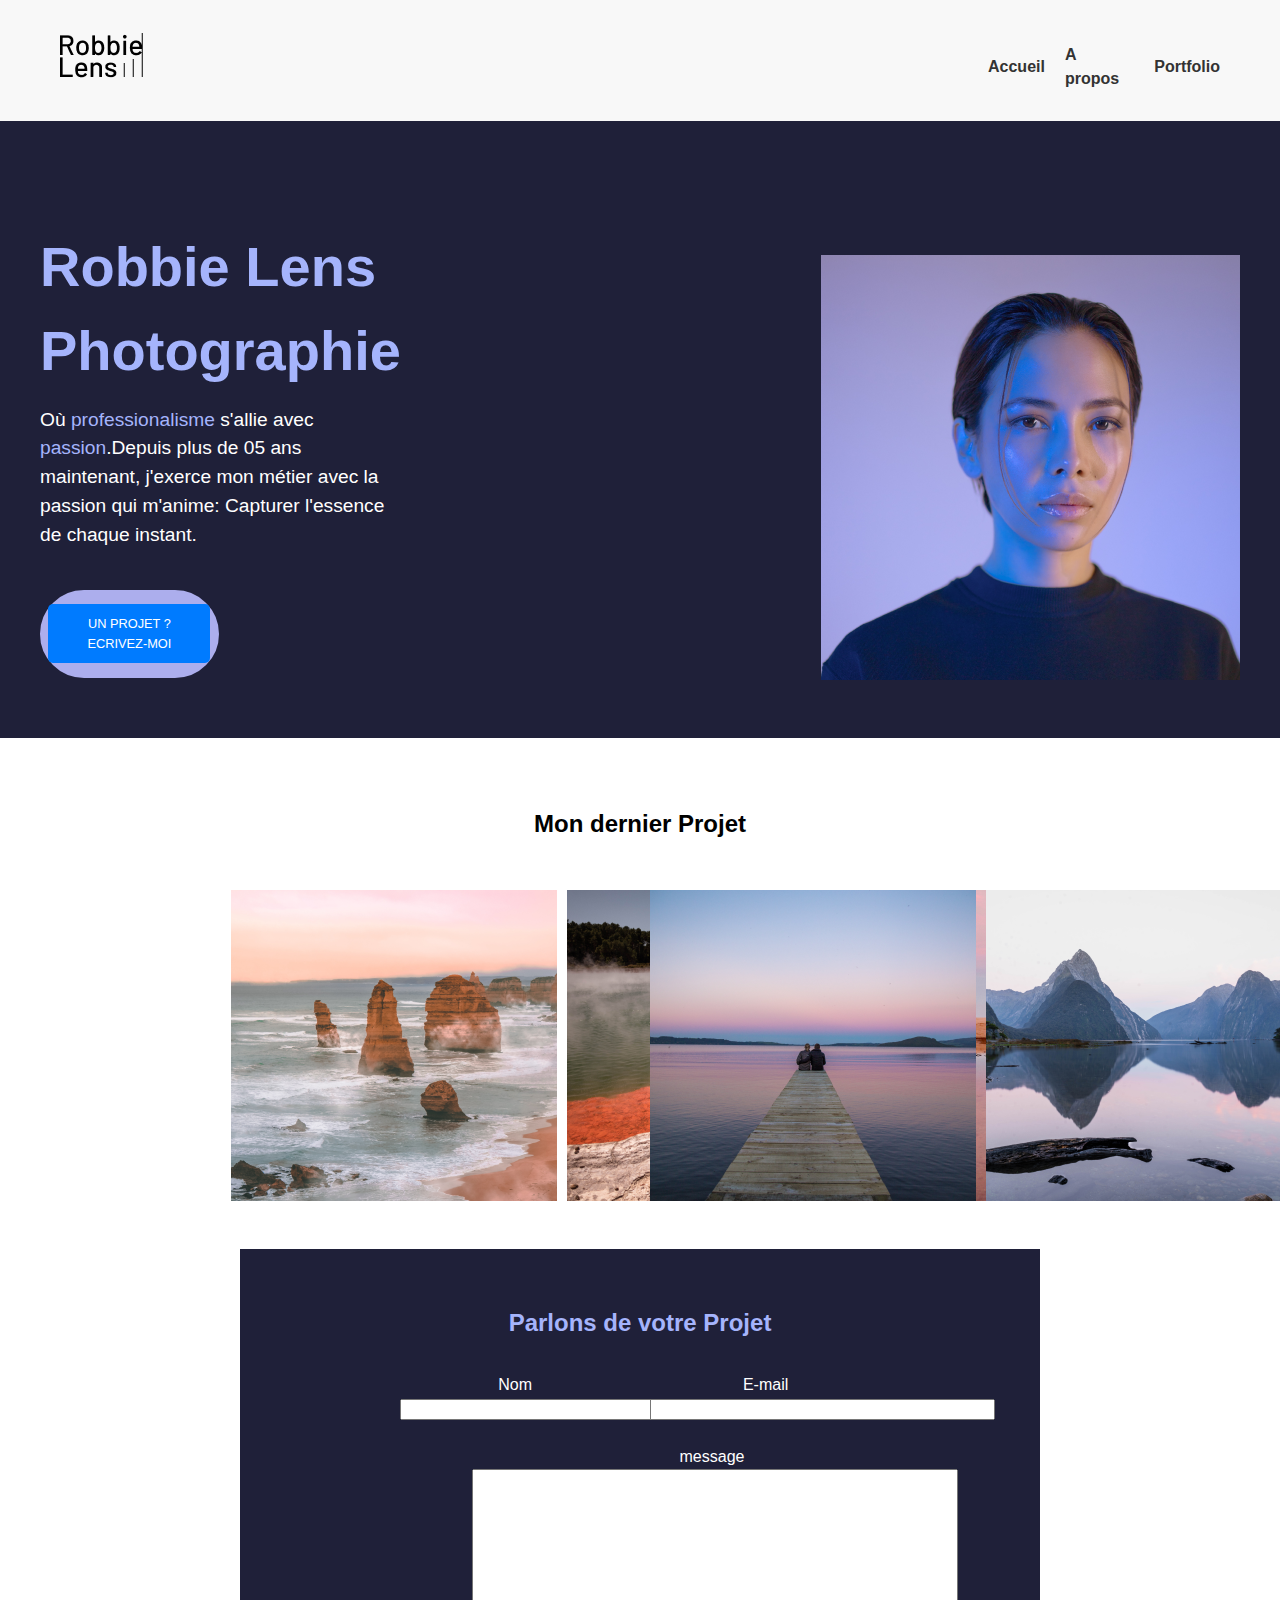
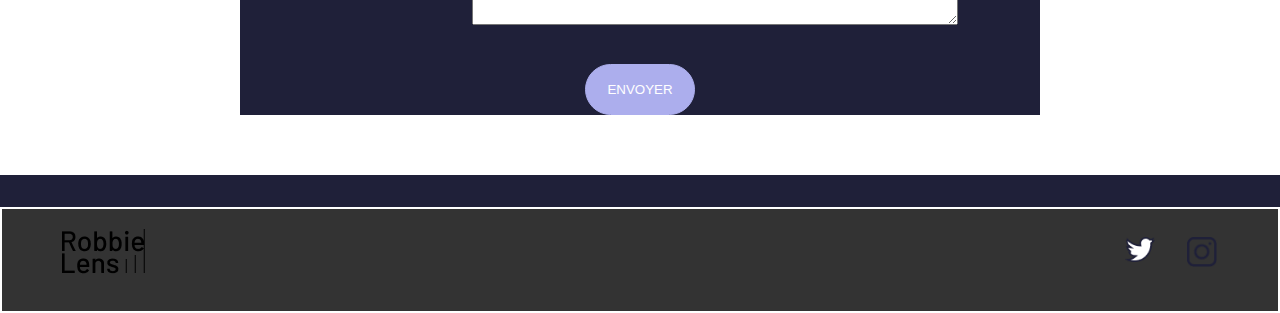
==== index.html @ 4640a58c "Premiere version du projet" ====
<!DOCTYPE html>
<html lang="fr-FR">
<head>
    <meta charset="UTF-8">
    <meta name="viewport" content="width=device-width, initial-scale=1.0">
    <link rel="stylesheet" href="reset.css">
    <link rel="stylesheet" href="style1.css"> 
    <link rel="stylesheet" href="responsive_style_deepseek.css">
    <!--<link rel="stylesheet" href="responsive_style_openAI.css">  -->
    <!--<link rel="stylesheet" href="responsive_style_gemini.css">  -->
    <!--<link rel="stylesheet" href="responsive_style_mistralAI.css"> -->
    <title> SITE ROBBILENS </title>
</head>

<body>
    <header>
            <img src="images/logo.png"   alt="logo du site">

        <nav>
            <ol>
                <li> <a href="">  Accueil  </a>   </li>
                <li> <a href="">  A propos </a>   </li>
                <li> <a href="">  Portfolio </a>  </li>
            </ol>
        </nav>
    </header>


    <main>
        <article id="presentation">

            <div id="intro">
                <h1>Robbie Lens Photographie</h1>

                <p>Où <em>professionalisme</em> s'allie avec <em>passion</em>.Depuis plus de 05 ans
                    maintenant, j'exerce mon métier avec la passion qui m'anime:
                    Capturer l'essence de chaque instant.
                </p>

                <p id="bouton_clique"> <a href=""> Un projet ? ECRIVEZ-MOI</a ></p> 
            </div>

            
            <div id="bloc_photo_robbie">
                <img src="images/robbie_lens.png"  alt="photo de Robbie">
            </div>

        </article>

        <section>
            <h2>Mon dernier Projet</h2>

            <div id="image_wrapper">
                
                <div class="bloc1_image"> 
                    <img src="images/accueil/element_1.png" alt="roches">
                    <img src="images/accueil/element_2.png" alt="lac fumants">
                    <img src="images/accueil/element_3.png" alt="parc">
                </div>
                
                <div class="bloc2_image"> 
                    <img src="images/accueil/element_4.png" alt="couple">
                    <img src="images/accueil/element_5.png" alt="iceberg">
                    <img src="images/accueil/element_6.png" alt="aurore">
                </div>
                
            </div>

           
            <div id="bloc_form">
                    <h2>Parlons de votre Projet</h2>

                    <form action="" method="get">

                        <div id="wrapper_nom_email">
                            
                            <div class="bloc_nom">
                                <label for="nom">Nom</label> <br>
                                <input type="text" name="nom" id="nom" size="40">
                            
                            </div>

                            <div class="bloc_email">
                                <label for="email">E-mail</label> <br>
                                <input type="email" name="email" id="email" size="40">

                            </div>

                        </div>

                        <div class="bloc_message">
                            <label for="message">message</label> <br>
                            <textarea name="message" id="message" cols="101" rows="10"></textarea>

                        </div>

                        <a href="lien_soumission"> <input type="submit" value="Envoyer"> </a>    
                
            
                    </form>
            </div>

        </section>

    </main>  


    <footer>
        
       <div> <img src="images/logo.png"   alt="logo du site"> </div> 

        <div class="bloc_image_icon">   
            <p> <img src="images/twitter.png" alt="logo  twitter"> </p>
            <p> <img src="images/insta.png" alt="logo instagram"> </p> 
        </div>


    </footer>


</body>
</html>
---- style1.css ----
body{font-family: 'Manrope', sans-serif; font-size : 1em; background-color: #1f2039;}

header{/*border: 3px solid black;*/background-color : white}

nav{ /*border: 1px solid blue;*/ float: right; width: 20%;
margin-top: 0.8rem;}

nav ol {display: flex;justify-content: space-around;}

nav ol li a{

    text-decoration: none;
    color: black;
}

nav ol li  a:hover{
    text-decoration:underline
}

main article{
    /*border: 4px dotted green;*/
    background-color: #1f2039;
    color: white;
    display: flex;
    justify-content: space-around;}
    

main article #intro{
    /*border: 2px solid yellow ;*/
    width: 30%;
    margin-top: 4rem;}

main article #intro >h1{
    font-size: 3.5em;
    font-family: 'Montserrat', sans-serif;
    font-weight: bold;
    color : #a5b4fc;}

main article #intro >h1 + p{margin-top: 0.8rem;}

main article #intro >h1 + p em {
    font-style: normal;
    color: #a5b4fc;}

main article #intro #bouton_clique{
    border: 2px solid #acaeed;
    margin-top: 2.5rem;
    border-radius: 50px;
    width: 45%;
    text-align: center;
    padding-top: 0.8rem ;
    padding-bottom: 0.8rem;
    padding-left: 0.4rem;
    padding-right: 0.4rem;
    text-transform: uppercase;
    font-size: 0.8rem;
    background-color : #acaeed;
    cursor: pointer;}

main article #intro #bouton_clique a{
    text-decoration: none;
}

main article  #bloc_photo_robbie{margin-top: 4rem; margin-left: -35rem;}


section{ /*border: 2px solid yellow;*/ background-color:  white;}

main section> h2{
    font-weight: bold;
    font-size:1.5rem ;
    text-align: center;
    margin-top: 3rem;
}

section >#image_wrapper{
    /*border: 3px dashed green;*/
    width: 66%;
    margin: auto;
    margin-top: 3rem;}


main section #bloc_form{

    background-color:#1f2039 ;
    color: white;
}
main section #bloc_form >h2{
    color: #a5b4fc;
    font-weight: bold;
    font-size: 1.5rem;
    text-align:center;
    margin-top: 3rem;
    padding-top: 3.5rem;}

main section #bloc_form form{
    /*border: 3px dotted white;*/
    width: 60%;
    margin:  auto;
    display: flex;
    flex-direction: column;
}

#wrapper_nom_email{
    display: flex;
    margin-top: 2rem;
    flex-direction: row;
    justify-content: space-around;
}

.bloc_message{
    /*border: 1px solid red;*/
    margin-top: 1.5rem;
    margin-left: 4.5rem;}

a[href="lien_soumission"] {
    /*display: inline-block;*/
    margin: auto;
    margin-top: 2rem;
    width: 20%;
    text-align: center;
    border-radius: 50px;
    padding-top: 0.8rem ;
    padding-bottom: 0.8rem;
    padding-left: 0.4rem;
    padding-right: 0.4rem;
    background-color: #acaeed;
    border: 1px solid #acaeed ;}

a[href="lien_soumission"] > input{
    cursor: pointer;
    text-transform: uppercase;
    color: white;
    background-color: transparent;
    border-color:  transparent;
}

footer{
    display: flex;
    margin-top: 2rem;
    border: 2px solid white;
    background-color:  white;
    padding-top: 1.5rem;
    justify-content: space-between;
}

.bloc_image_icon{
    display:  flex;
    border: 1px solid  transparent;
    width: 8%;
    justify-content: space-between;
    
}
---- responsive_style_deepseek.css ----
/* Responsive Design */
/* Styles de base pour les petits écrans (mobile-first) */
body {
    font-size: 16px;
    line-height: 1.5;
    margin: 0;
    padding: 0;
    box-sizing: border-box;
}

header {
    display: flex;
    flex-direction: column;
    align-items: center;
    padding: 20px;
    background-color: #f8f8f8;
}

header img {
    max-width: 100px;
    margin-bottom: 10px;
}

nav ol {
    display: flex;
    flex-direction: column;
    align-items: center;
    list-style: none;
    padding: 0;
}

nav ol li {
    margin: 10px 0;
}

nav ol li a {
    text-decoration: none;
    color: #333;
    font-weight: bold;
}

#presentation {
    display: flex;
    flex-direction: column;
    align-items: center;
    padding: 20px;
    text-align: center;
}

#intro h1 {
    font-size: 2em;
    margin-bottom: 10px;
}

#intro p {
    font-size: 1em;
    margin-bottom: 20px;
}

#bouton_clique a {
    display: inline-block;
    padding: 10px 20px;
    background-color: #007BFF;
    color: white;
    text-decoration: none;
    border-radius: 5px;
}

#bloc_photo_robbie img {
    max-width: 100%;
    height: auto;
    margin-top: 20px;
}

section {
    padding: 20px;
    text-align: center;
}

#image_wrapper {
    display: flex;
    flex-direction: column;
    gap: 20px;
}

.bloc1_image, .bloc2_image {
    display: flex;
    flex-direction: column;
    gap: 10px;
}

.bloc1_image img, .bloc2_image img {
    max-width: 100%;
    height: auto;
}

#bloc_form {
    margin-top: 20px;
}

#wrapper_nom_email {
    display: flex;
    flex-direction: column;
    gap: 10px;
}

.bloc_nom, .bloc_email, .bloc_message {
    width: 100%;
}

.bloc_message textarea {
    width: 100%;
    max-width: 100%;
}

footer {
    display: flex;
    flex-direction: column;
    align-items: center;
    padding: 20px;
    background-color: #333;
    color: white;
}

footer img {
    max-width: 100px;
    margin-bottom: 10px;
}

.bloc_image_icon {
    display: flex;
    gap: 10px;
}

.bloc_image_icon img {
    max-width: 30px;
    height: auto;
}

/* Styles pour les écrans moyens (tablettes) */
@media (min-width: 768px) {
    header {
        flex-direction: row;
        justify-content: space-between;
        padding: 20px 40px;
    }

    nav ol {
        flex-direction: row;
        gap: 20px;
    }

    #presentation {
        flex-direction: row;
        justify-content: space-between;
        text-align: left;
    }

    #intro {
        max-width: 50%;
    }

    #bloc_photo_robbie {
        max-width: 40%;
    }

    #image_wrapper {
        flex-direction: row;
        gap: 20px;
    }

    .bloc1_image, .bloc2_image {
        flex-direction: row;
        gap: 10px;
    }

    #wrapper_nom_email {
        flex-direction: row;
        gap: 20px;
    }

    .bloc_nom, .bloc_email {
        width: 48%;
    }
}

/* Styles pour les grands écrans (desktop) */
@media (min-width: 1024px) {
    header {
        padding: 20px 60px;
    }

    #presentation {
        padding: 40px;
    }

    #intro h1 {
        font-size: 2.5em;
    }

    #intro p {
        font-size: 1.2em;
    }

    #bloc_form {
        max-width: 800px;
        margin: 40px auto;
    }

    footer {
        flex-direction: row;
        justify-content: space-between;
        padding: 20px 60px;
    }
}
---- responsive_style_openAI.css ----
body {
    font-family: 'Manrope', sans-serif;
    font-size: 1em;
    background-color: #1f2039;
    margin: 0;
    padding: 0;
}

header {
    background-color: white;
    padding: 1rem;
    display: flex;
    justify-content: space-between;
    align-items: center;
}

nav {
    width: 100%;
}

nav ol {
    display: flex;
    justify-content: space-around;
    list-style: none;
    padding: 0;
}

nav ol li a {
    text-decoration: none;
    color: black;
}

nav ol li a:hover {
    text-decoration: underline;
}

main article {
    background-color: #1f2039;
    color: white;
    display: flex;
    flex-wrap: wrap;
    justify-content: center;
    text-align: center;
    padding: 2rem;
}

main article #intro {
    width: 90%;
    max-width: 600px;
    margin: 2rem auto;
}

main article #intro > h1 {
    font-size: 2.5em;
    font-family: 'Montserrat', sans-serif;
    font-weight: bold;
    color: #a5b4fc;
}

main article #intro #bouton_clique {
    border: 2px solid #acaeed;
    margin-top: 2rem;
    border-radius: 50px;
    width: 60%;
    text-align: center;
    padding: 0.8rem;
    text-transform: uppercase;
    font-size: 0.8rem;
    background-color: #acaeed;
    cursor: pointer;
    display: inline-block;
}

section {
    background-color: white;
    padding: 2rem;
    text-align: center;
}

#wrapper_nom_email {
    display: flex;
    flex-direction: column;
    align-items: center;
}

footer {
    display: flex;
    flex-direction: column;
    align-items: center;
    text-align: center;
    padding: 1rem;
    background-color: white;
}

@media (min-width: 768px) {
    nav ol {
        justify-content: flex-end;
    }

    main article {
        flex-direction: row;
        text-align: left;
    }

    main article #intro {
        width: 40%;
        text-align: left;
    }

    #wrapper_nom_email {
        flex-direction: row;
        justify-content: space-around;
    }

    footer {
        flex-direction: row;
        justify-content: space-between;
    }
}
---- responsive_style_gemini.css ----
body {
    font-family: 'Manrope', sans-serif;
    font-size: 1em;
    background-color: #1f2039;
}

header {
    background-color: white;
    padding: 1rem; /* Ajout de padding pour le confort visuel */
}

nav {
    float: right;
    width: 100%; /* Modification pour le responsive */
    margin-top: 0.8rem;
}

nav ol {
    display: flex;
    justify-content: center; /* Modification pour le responsive */
    flex-wrap: wrap; /* Ajout pour le responsive */
}

nav ol li {
    margin: 0.5rem; /* Ajout de marge pour l'espacement */
}

nav ol li a {
    text-decoration: none;
    color: black;
}

nav ol li a:hover {
    text-decoration: underline;
}

main article {
    background-color: #1f2039;
    color: white;
    display: flex;
    flex-wrap: wrap; /* Ajout pour le responsive */
    justify-content: center; /* Modification pour le responsive */
    padding: 2rem; /* Ajout de padding */
}

main article #intro {
    width: 90%; /* Modification pour le responsive */
    margin-top: 2rem; /* Modification pour le responsive */
    text-align: center; /* Centrage du texte pour le responsive */
}

main article #intro > h1 {
    font-size: 2.5em; /* Modification pour le responsive */
    font-family: 'Montserrat', sans-serif;
    font-weight: bold;
    color: #a5b4fc;
}

main article #intro > h1 + p {
    margin-top: 0.8rem;
}

main article #intro > h1 + p em {
    font-style: normal;
    color: #a5b4fc;
}

main article #intro #bouton_clique {
    border: 2px solid #acaeed;
    margin-top: 2.5rem;
    border-radius: 50px;
    width: 60%; /* Modification pour le responsive */
    text-align: center;
    padding: 0.8rem; /* Simplification du padding */
    text-transform: uppercase;
    font-size: 0.8rem;
    background-color: #acaeed;
    cursor: pointer;
    margin-left: auto;
    margin-right: auto;
}

main article #intro #bouton_clique a {
    text-decoration: none;
}

main article #bloc_photo_robbie {
    width: 90%; /* Modification pour le responsive */
    margin-top: 2rem; /* Modification pour le responsive */
    margin-left: 0; /* Suppression de la marge négative */
    text-align: center; /* Centrage de l'image pour le responsive */
}

main article #bloc_photo_robbie img {
    max-width: 100%; /* Image responsive */
    height: auto;
}

section {
    background-color: white;
    padding: 2rem; /* Ajout de padding */
}

main section > h2 {
    font-weight: bold;
    font-size: 1.5rem;
    text-align: center;
    margin-top: 3rem;
}

section > #image_wrapper {
    width: 90%; /* Modification pour le responsive */
    margin: auto;
    margin-top: 3rem;
}

section > #image_wrapper img {
    max-width: 100%;
    height: auto;
}

main section #bloc_form {
    background-color: #1f2039;
    color: white;
    padding: 2rem; /* Ajout de padding */
}

main section #bloc_form > h2 {
    color: #a5b4fc;
    font-weight: bold;
    font-size: 1.5rem;
    text-align: center;
    margin-top: 3rem;
    padding-top: 0;
}

main section #bloc_form form {
    width: 90%; /* Modification pour le responsive */
    margin: auto;
    display: flex;
    flex-direction: column;
}

#wrapper_nom_email {
    display: flex;
    flex-direction: column; /* Modification pour le responsive */
    margin-top: 2rem;
}

#wrapper_nom_email > div {
    margin-bottom: 1rem; /* Ajout de marge pour l'espacement */
}

.bloc_message {
    margin-top: 1.5rem;
    margin-left: 0; /* Suppression de la marge */
}

a[href="lien_soumission"] {
    margin: 2rem auto; /* Modification pour le responsive */
    width: 60%; /* Modification pour le responsive */
    text-align: center;
    border-radius: 50px;
    padding: 0.8rem;
    background-color: #acaeed;
    border: 1px solid #acaeed;
}

a[href="lien_soumission"] > input {
    cursor: pointer;
    text-transform: uppercase;
    color: white;
    background-color: transparent;
    border-color: transparent;
}

footer {
    display: flex;
    flex-wrap: wrap; /* Ajout pour le responsive */
    margin-top: 2rem;
    background-color: white;
    padding: 1.5rem;
    justify-content: space-around; /* Modification pour le responsive */
}

.bloc_image_icon {
    display: flex;
    width: 100%; /* Modification pour le responsive */
    justify-content: center; /* Modification pour le responsive */
    margin-top: 1rem; /* Ajout de marge pour l'espacement */
}

.bloc_image_icon img {
    margin: 0 0.5rem;
}

/* Media Queries pour le responsive */
@media (min-width: 768px) {
    nav {
        width: 20%;
    }

    main article {
        flex-wrap: nowrap;
        justify-content: space-around;
    }

    main article #intro {
        width: 30%;
        text-align: left;
    }

    main article #bloc_photo_robbie {
        width: auto;
        margin-left: -35rem;
        text-align: right;
    }

    #wrapper_nom_email {
        flex-direction: row;
        justify-content: space-around;
    }

    a[href="lien_soumission"] {
        width: 20%;
    }

    footer {
        flex-wrap: nowrap;
        justify-content: space-between;
    }
}
---- responsive_style_mistralAI.css ----
body {
    font-family: 'Manrope', sans-serif;
    font-size: 1em;
    background-color: #1f2039;
    margin: 0;
    padding: 0;
}

header {
    background-color: white;
    padding: 1rem;
}

nav {
    float: right;
    width: 20%;
    margin-top: 0.8rem;
}

nav ol {
    display: flex;
    justify-content: space-around;
}

nav ol li a {
    text-decoration: none;
    color: black;
}

nav ol li a:hover {
    text-decoration: underline;
}

main article {
    background-color: #1f2039;
    color: white;
    display: flex;
    justify-content: space-around;
    flex-wrap: wrap;
}

main article #intro {
    width: 30%;
    margin-top: 4rem;
}

main article #intro > h1 {
    font-size: 3.5em;
    font-family: 'Montserrat', sans-serif;
    font-weight: bold;
    color: #a5b4fc;
}

main article #intro > h1 + p {
    margin-top: 0.8rem;
}

main article #intro > h1 + p em {
    font-style: normal;
    color: #a5b4fc;
}

main article #intro #bouton_clique {
    border: 2px solid #acaeed;
    margin-top: 2.5rem;
    border-radius: 50px;
    width: 45%;
    text-align: center;
    padding: 0.8rem 0.4rem;
    text-transform: uppercase;
    font-size: 0.8rem;
    background-color: #acaeed;
    cursor: pointer;
}

main article #intro #bouton_clique a {
    text-decoration: none;
}

main article #bloc_photo_robbie {
    margin-top: 4rem;
    margin-left: -35rem;
}

section {
    background-color: white;
}

main section > h2 {
    font-weight: bold;
    font-size: 1.5rem;
    text-align: center;
    margin-top: 3rem;
}

section > #image_wrapper {
    width: 66%;
    margin: auto;
    margin-top: 3rem;
}

main section #bloc_form {
    background-color: #1f2039;
    color: white;
}

main section #bloc_form > h2 {
    color: #a5b4fc;
    font-weight: bold;
    font-size: 1.5rem;
    text-align: center;
    margin-top: 3rem;
    padding-top: 3.5rem;
}

main section #bloc_form form {
    width: 60%;
    margin: auto;
    display: flex;
    flex-direction: column;
}

#wrapper_nom_email {
    display: flex;
    margin-top: 2rem;
    flex-direction: row;
    justify-content: space-around;
    flex-wrap: wrap;
}

.bloc_message {
    margin-top: 1.5rem;
    margin-left: 4.5rem;
}

a[href="lien_soumission"] {
    margin: auto;
    margin-top: 2rem;
    width: 20%;
    text-align: center;
    border-radius: 50px;
    padding: 0.8rem 0.4rem;
    background-color: #acaeed;
    border: 1px solid #acaeed;
}

a[href="lien_soumission"] > input {
    cursor: pointer;
    text-transform: uppercase;
    color: white;
    background-color: transparent;
    border-color: transparent;
}

footer {
    display: flex;
    margin-top: 2rem;
    border: 2px solid white;
    background-color: white;
    padding-top: 1.5rem;
    justify-content: space-between;
    flex-wrap: wrap;
}

.bloc_image_icon {
    display: flex;
    border: 1px solid transparent;
    width: 8%;
    justify-content: space-between;
}

/* Responsive Design */
@media (max-width: 768px) {
    nav {
        width: 100%;
        margin-top: 1rem;
    }

    nav ol {
        flex-direction: column;
        align-items: center;
    }

    main article {
        flex-direction: column;
        align-items: center;
    }

    main article #intro {
        width: 80%;
        margin-top: 2rem;
    }

    main article #intro > h1 {
        font-size: 2.5em;
    }

    main article #bloc_photo_robbie {
        margin-left: 0;
        margin-top: 2rem;
    }

    section > #image_wrapper {
        width: 80%;
    }

    main section #bloc_form form {
        width: 80%;
    }

    #wrapper_nom_email {
        flex-direction: column;
        align-items: center;
    }

    .bloc_message {
        margin-left: 0;
    }

    a[href="lien_soumission"] {
        width: 40%;
    }

    footer {
        flex-direction: column;
        align-items: center;
    }

    .bloc_image_icon {
        width: 20%;
    }
}

@media (max-width: 480px) {
    main article #intro > h1 {
        font-size: 2em;
    }

    main article #intro #bouton_clique {
        width: 60%;
    }

    a[href="lien_soumission"] {
        width: 60%;
    }

    .bloc_image_icon {
        width: 30%;
    }
}
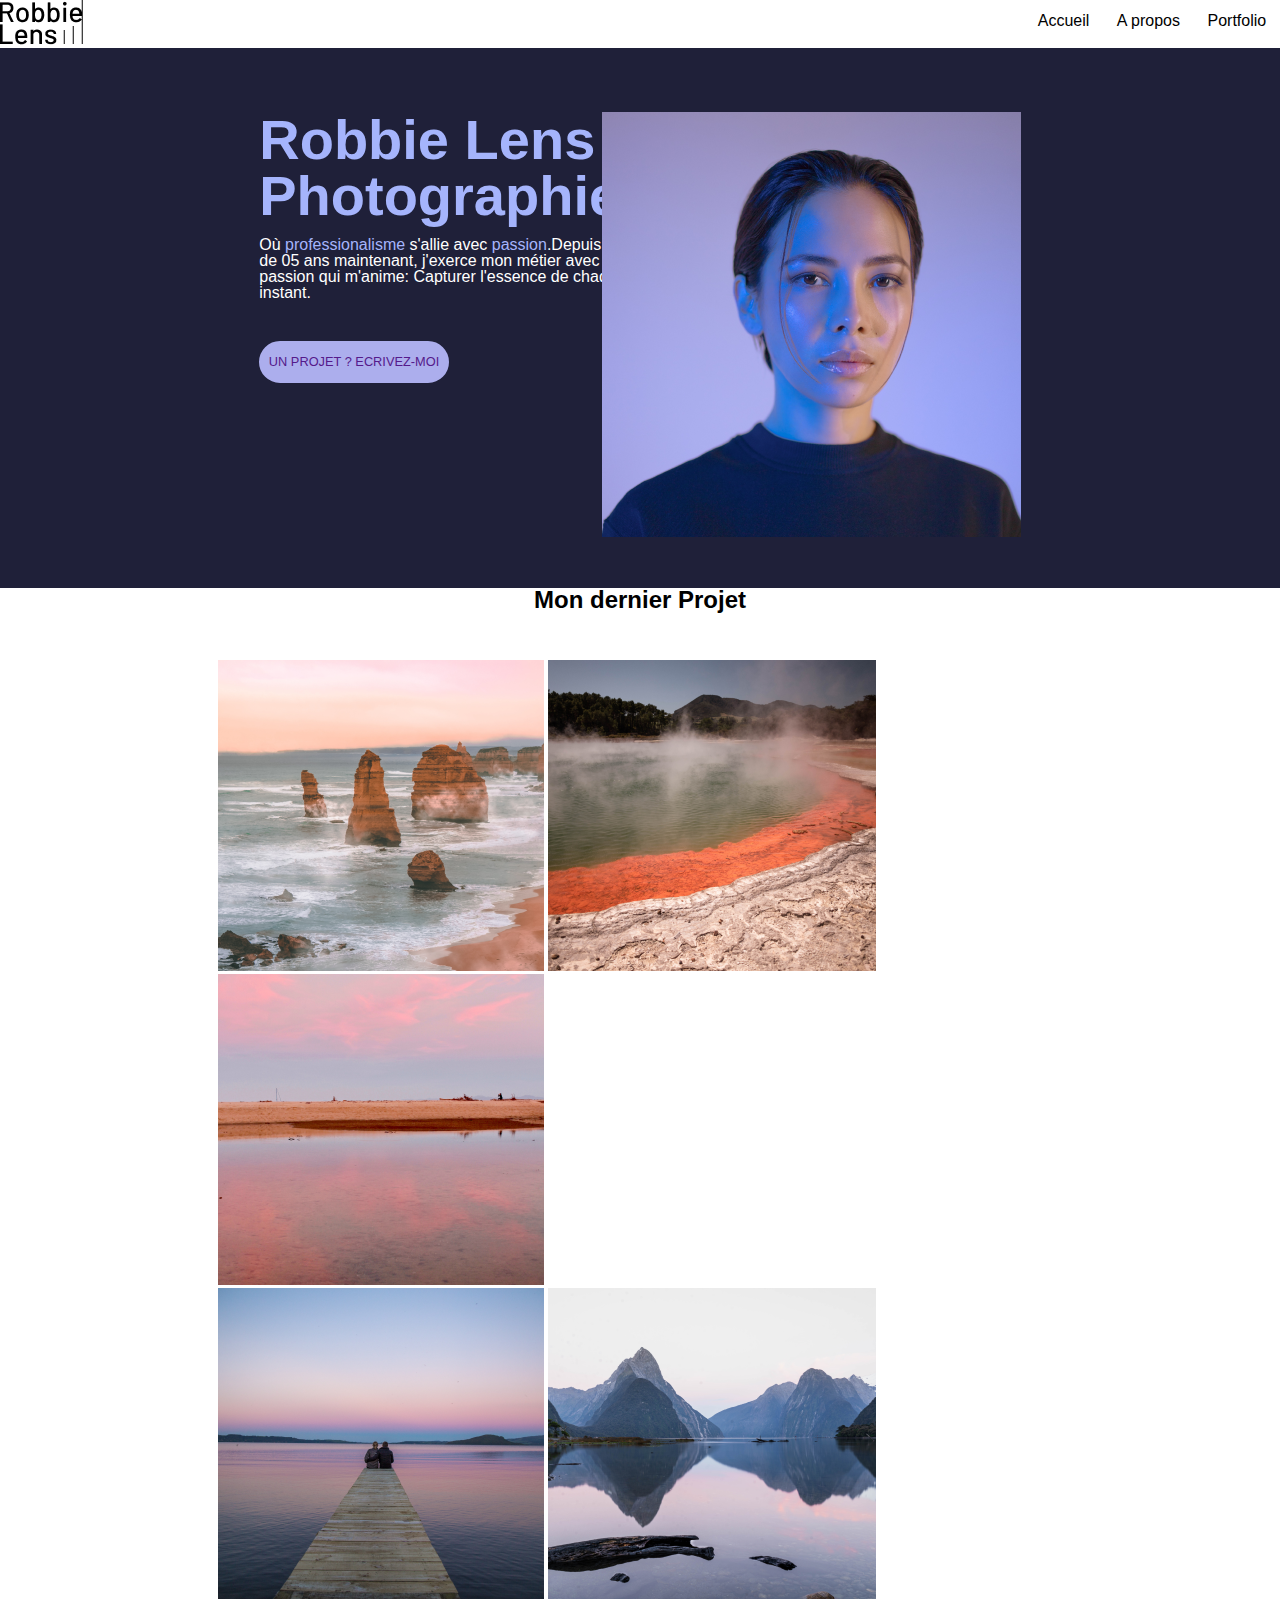
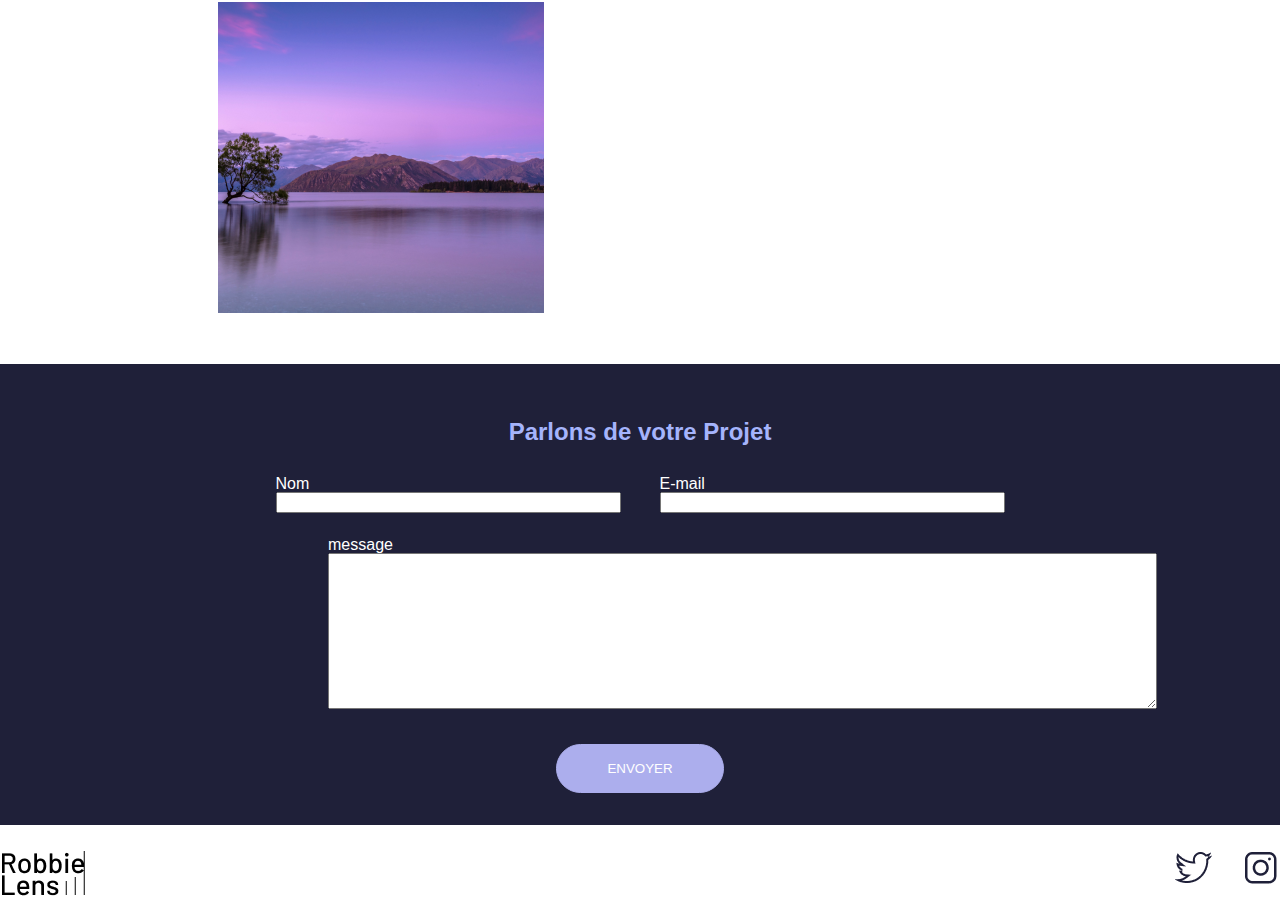
==== commit f8fe3560: "Page index sans incorporation de liens Responsive Design" ====
--- a/index.html
+++ b/index.html
@@ -5,7 +5,7 @@
     <meta name="viewport" content="width=device-width, initial-scale=1.0">
     <link rel="stylesheet" href="reset.css">
     <link rel="stylesheet" href="style1.css"> 
-    <link rel="stylesheet" href="responsive_style_deepseek.css">
+    <!--<link rel="stylesheet" href="responsive_style_deepseek.css"> -->
     <!--<link rel="stylesheet" href="responsive_style_openAI.css">  -->
     <!--<link rel="stylesheet" href="responsive_style_gemini.css">  -->
     <!--<link rel="stylesheet" href="responsive_style_mistralAI.css"> -->
